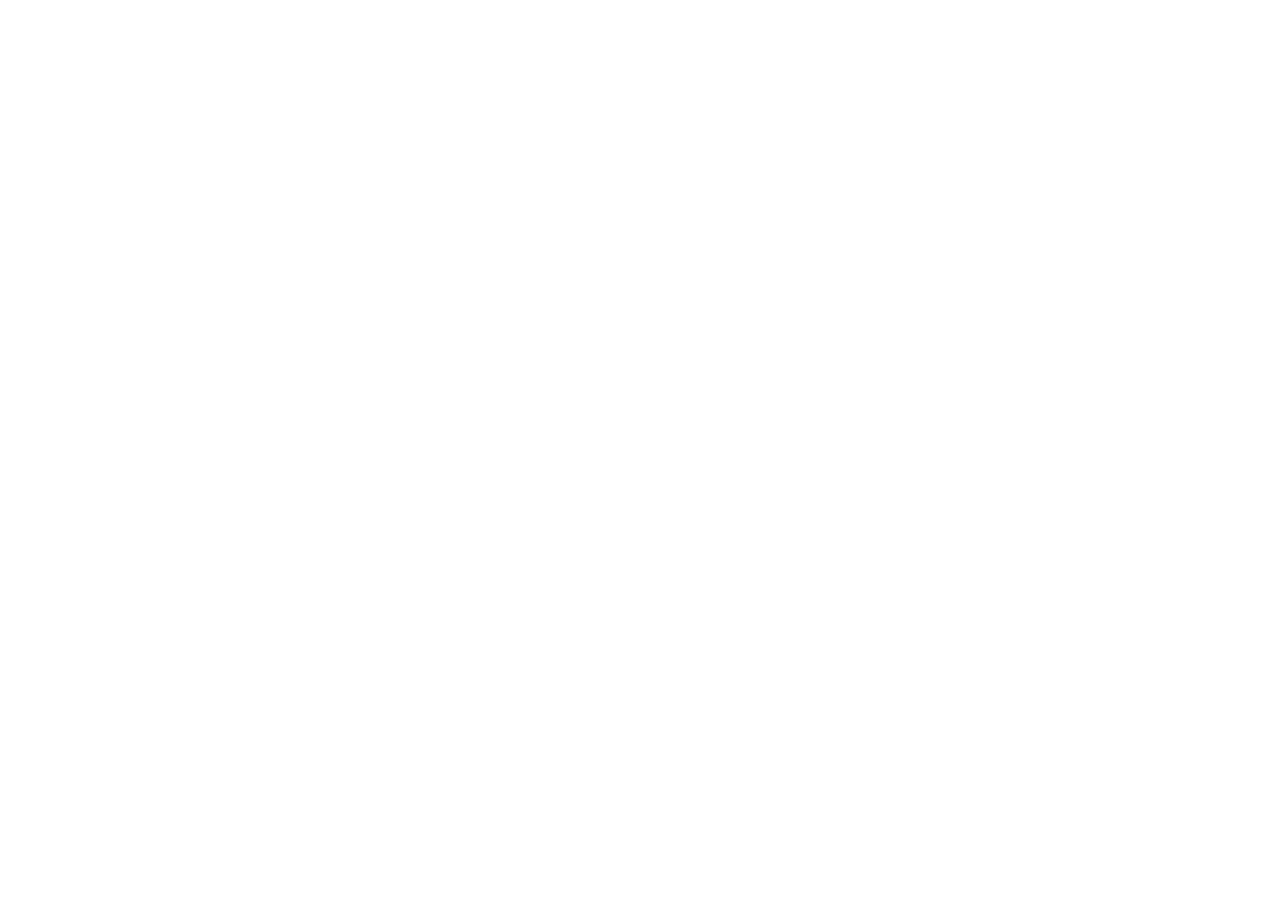
==== html.html @ 1b2ee4de "initial commit" ====
<!DOCTYPE html>
<html lang="en">
<head>
    <meta charset="UTF-8">
    <meta http-equiv="X-UA-Compatible" content="IE=edge">
    <meta name="viewport" content="width=device-width, initial-scale=1.0">
    <title>Document</title>
</head>
<body>
    
</body>
</html>
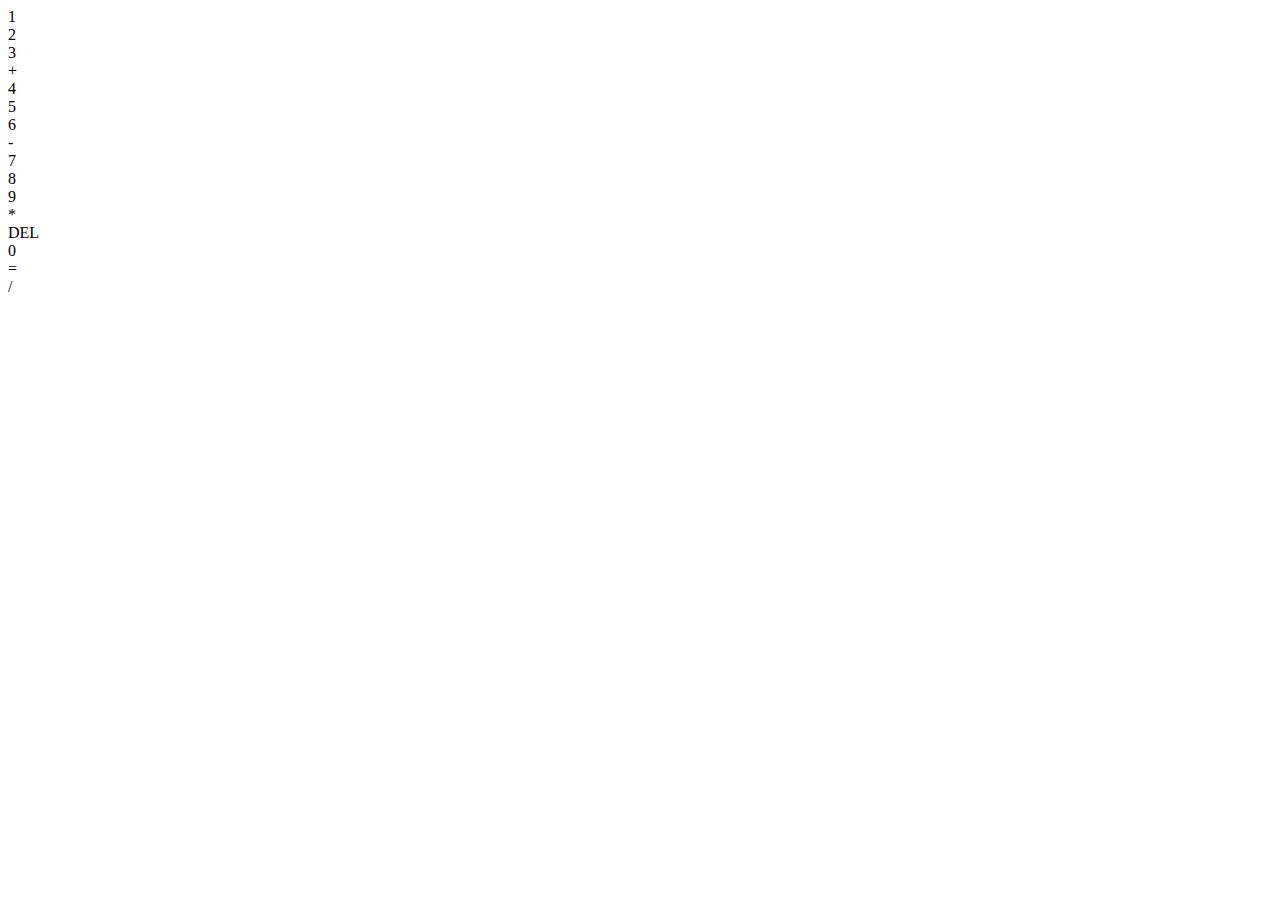
==== commit f8e245f8: "basic calculator html" ====
--- a/html.html
+++ b/html.html
@@ -1,12 +1,32 @@
 <!DOCTYPE html>
 <html lang="en">
-<head>
-    <meta charset="UTF-8">
-    <meta http-equiv="X-UA-Compatible" content="IE=edge">
-    <meta name="viewport" content="width=device-width, initial-scale=1.0">
+  <head>
+    <meta charset="UTF-8" />
+    <meta http-equiv="X-UA-Compatible" content="IE=edge" />
+    <meta name="viewport" content="width=device-width, initial-scale=1.0" />
     <title>Document</title>
-</head>
-<body>
-    
-</body>
-</html>+    <link rel="stylesheet" href="/css.css" />
+  </head>
+  <body>
+    <div class="calculator">
+      <div class="screen"></div>
+      <div class="button">1</div>
+      <div class="button">2</div>
+      <div class="button">3</div>
+      <div class="button">+</div>
+      <div class="button">4</div>
+      <div class="button">5</div>
+      <div class="button">6</div>
+      <div class="button">-</div>
+      <div class="button">7</div>
+      <div class="button">8</div>
+      <div class="button">9</div>
+      <div class="button">*</div>
+      <div class="button">DEL</div>
+      <div class="button">0</div>
+      <div class="button">=</div>
+      <div class="button">/</div>
+    </div>
+    <script src="/js.js"></script>
+  </body>
+</html>
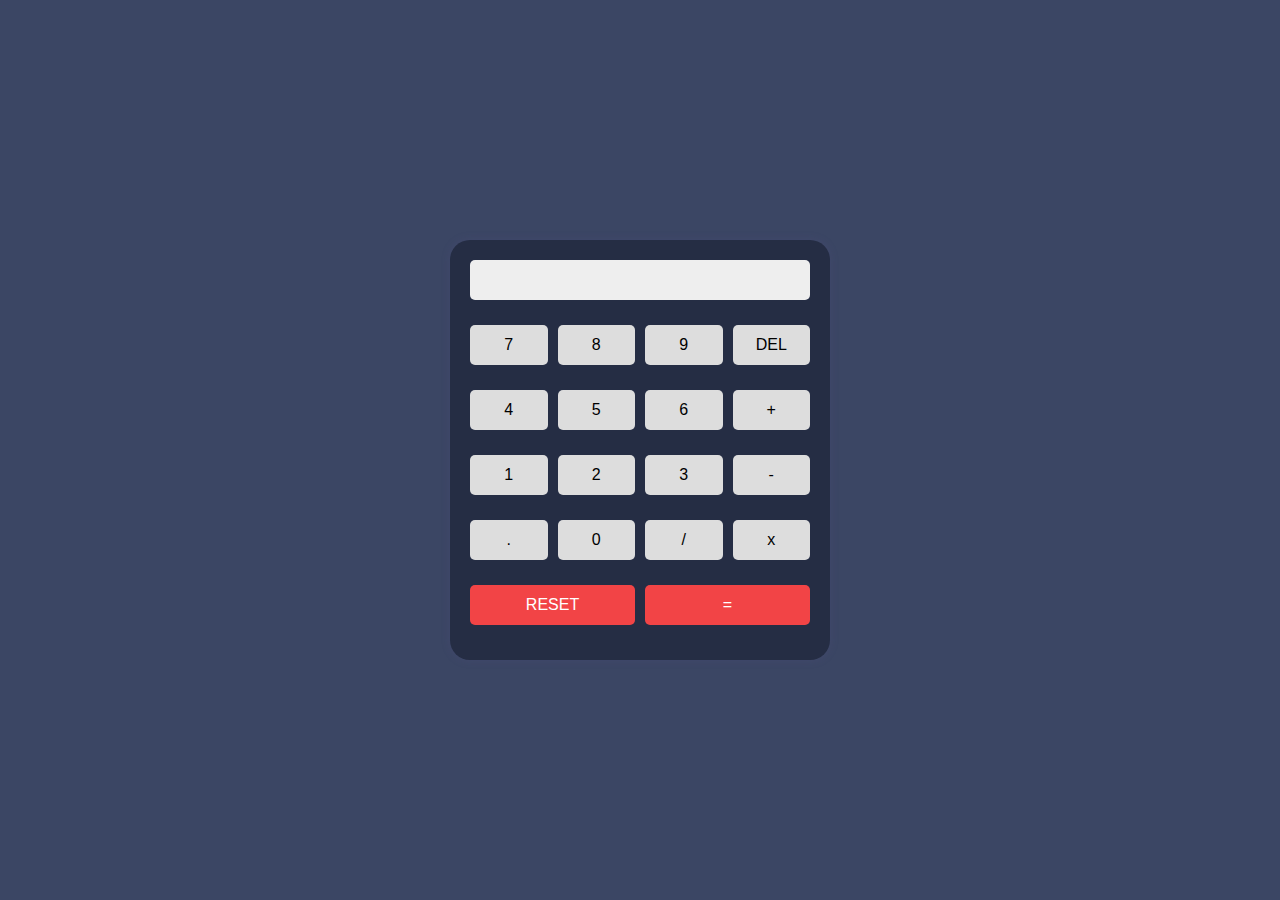
==== commit 0e11108c: "added basic calculator buttons and styles" ====
--- a/html.html
+++ b/html.html
@@ -10,22 +10,24 @@
   <body>
     <div class="calculator">
       <div class="screen"></div>
+      <div class="button">7</div>
+      <div class="button">8</div>
+      <div class="button">9</div>
+      <div class="button">DEL</div>
+      <div class="button">4</div>
+      <div class="button">5</div>
+      <div class="button">6</div>
+      <div class="button">+</div>
       <div class="button">1</div>
       <div class="button">2</div>
       <div class="button">3</div>
-      <div class="button">+</div>
-      <div class="button">4</div>
-      <div class="button">5</div>
-      <div class="button">6</div>
       <div class="button">-</div>
-      <div class="button">7</div>
-      <div class="button">8</div>
-      <div class="button">9</div>
-      <div class="button">*</div>
-      <div class="button">DEL</div>
+      <div class="button">.</div>
       <div class="button">0</div>
-      <div class="button">=</div>
       <div class="button">/</div>
+      <div class="button">x</div>
+      <div class="buttonbig">RESET</div>
+      <div class="buttonbig">=</div>
     </div>
     <script src="/js.js"></script>
   </body>
--- a/css.css
+++ b/css.css
@@ -0,0 +1,58 @@
+body {
+  display: flex;
+  justify-content: center;
+  align-items: center;
+  height: 100vh;
+  margin: 0;
+  font-family: Arial, Helvetica, sans-serif;
+  background-color: rgba(59, 70, 100);
+}
+
+.calculator {
+  height: 380px;
+  display: grid;
+  grid-template-columns: repeat(4, 1fr);
+  gap: 10px;
+  width: 340px;
+  padding: 20px;
+  border-radius: 20px;
+  box-shadow: 0px 0px 10px 0px rgba(94, 85, 145, 0.2);
+  background-color: rgba(37, 45, 68);
+}
+
+.screen {
+  grid-column: span 4;
+  height: 40px;
+  display: flex;
+  justify-content: flex-end;
+  align-items: center;
+  padding: 0 10px;
+  background-color: #eee;
+  border-radius: 5px;
+}
+
+.button {
+  height: 40px;
+  display: flex;
+  justify-content: center;
+  align-items: center;
+  background-color: #ddd;
+  border-radius: 5px;
+  cursor: pointer;
+}
+
+.buttonbig {
+  grid-column: span 2;
+  height: 40px;
+  display: flex;
+  justify-content: center;
+  align-items: center;
+  color: white;
+  background-color: #ff4646f0;
+  border-radius: 5px;
+  cursor: pointer;
+}
+
+.button:hover {
+  background-color: #ccc;
+}
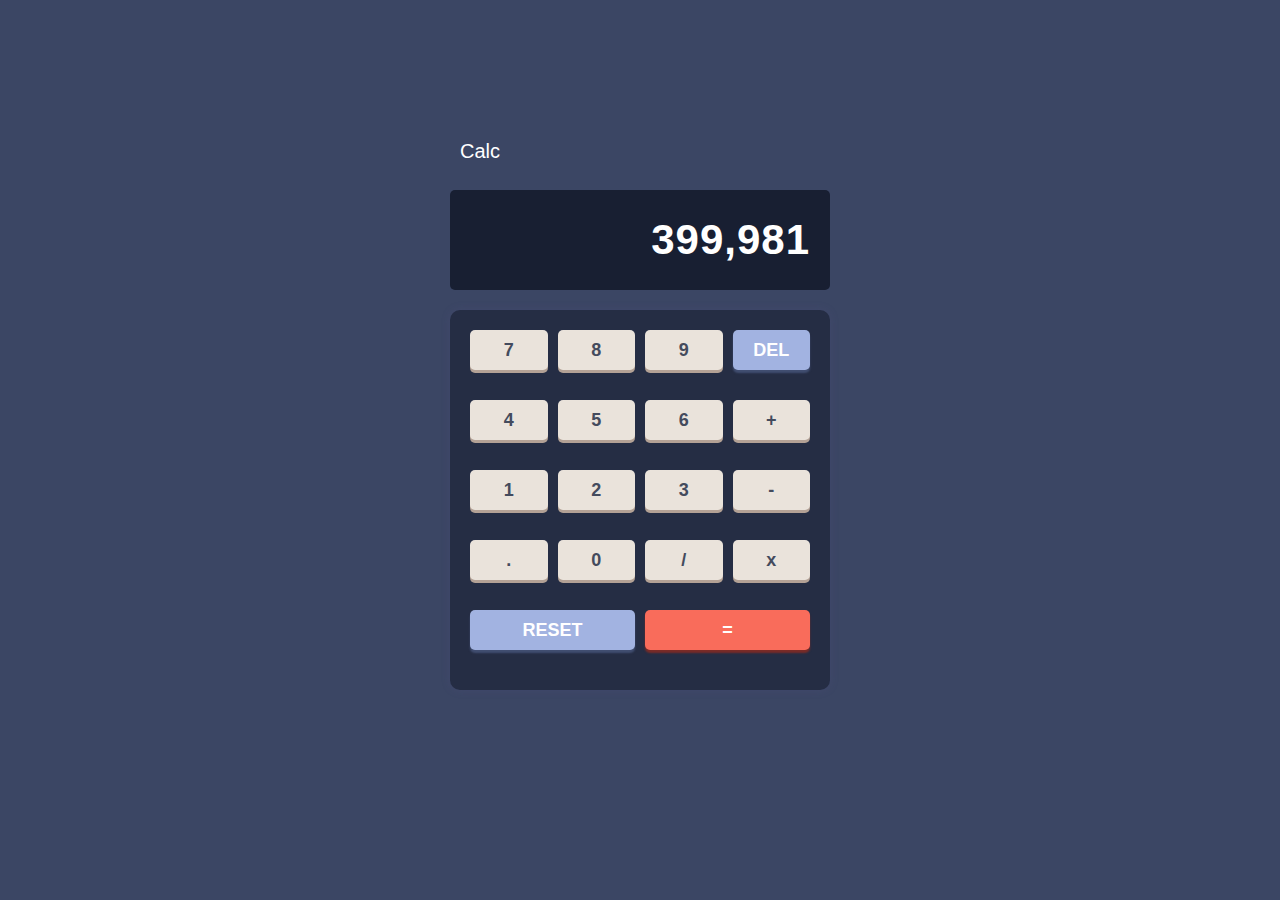
==== commit 618834fb: "Made several modifications and adapted the design to closely align with the challenge's aesthetic gu" ====
--- a/html.html
+++ b/html.html
@@ -8,26 +8,31 @@
     <link rel="stylesheet" href="/css.css" />
   </head>
   <body>
-    <div class="calculator">
-      <div class="screen"></div>
-      <div class="button">7</div>
-      <div class="button">8</div>
-      <div class="button">9</div>
-      <div class="button">DEL</div>
-      <div class="button">4</div>
-      <div class="button">5</div>
-      <div class="button">6</div>
-      <div class="button">+</div>
-      <div class="button">1</div>
-      <div class="button">2</div>
-      <div class="button">3</div>
-      <div class="button">-</div>
-      <div class="button">.</div>
-      <div class="button">0</div>
-      <div class="button">/</div>
-      <div class="button">x</div>
-      <div class="buttonbig">RESET</div>
-      <div class="buttonbig">=</div>
+    <div class="calc">
+      <div class="title">Calc</div>
+      <div class="screen">
+        <div class="output">399,981</div>
+      </div>
+      <div class="calculator">
+        <div class="button">7</div>
+        <div class="button">8</div>
+        <div class="button">9</div>
+        <div class="button1">DEL</div>
+        <div class="button">4</div>
+        <div class="button">5</div>
+        <div class="button">6</div>
+        <div class="button">+</div>
+        <div class="button">1</div>
+        <div class="button">2</div>
+        <div class="button">3</div>
+        <div class="button">-</div>
+        <div class="button">.</div>
+        <div class="button">0</div>
+        <div class="button">/</div>
+        <div class="button">x</div>
+        <div class="buttonbig">RESET</div>
+        <div class="buttonbig2">=</div>
+      </div>
     </div>
     <script src="/js.js"></script>
   </body>
--- a/css.css
+++ b/css.css
@@ -1,3 +1,12 @@
+:root {
+  --buttoncolor: rgb(162, 179, 225);
+  --bodycolor: rgba(59, 70, 100);
+  --calccolor: rgba(37, 45, 68);
+  --white: rgba(255, 255, 255);
+  --keyboardcolor: rgb(68, 75, 93);
+  --screenblack: rgba(24, 31, 50);
+}
+
 body {
   display: flex;
   justify-content: center;
@@ -5,29 +14,56 @@
   height: 100vh;
   margin: 0;
   font-family: Arial, Helvetica, sans-serif;
-  background-color: rgba(59, 70, 100);
+  background-color: var(--bodycolor);
 }
 
 .calculator {
-  height: 380px;
+  height: 340px;
+  font-weight: 900;
+  font-size: large;
+  color: var(--keyboardcolor);
   display: grid;
   grid-template-columns: repeat(4, 1fr);
   gap: 10px;
   width: 340px;
   padding: 20px;
-  border-radius: 20px;
+  border-radius: 10px;
   box-shadow: 0px 0px 10px 0px rgba(94, 85, 145, 0.2);
-  background-color: rgba(37, 45, 68);
+  background-color: var(--calccolor);
+}
+
+.title {
+  margin-top: -70px;
+  margin-left: -320px;
+  font-size: 20px;
+  position: absolute;
+  color: var(--white);
+}
+
+.output {
+  color: var(--white);
+  font-size: 42px;
+  font-weight: 600;
+  letter-spacing: 1px;
+  flex-grow: 1;
+  text-align: right;
+  margin-right: 20px;
+}
+
+.calc {
+  display: flex;
+  flex-direction: column;
+  align-items: center;
+  gap: 40px;
 }
 
 .screen {
-  grid-column: span 4;
-  height: 40px;
+  width: 100%;
+  height: 100px;
   display: flex;
-  justify-content: flex-end;
   align-items: center;
-  padding: 0 10px;
-  background-color: #eee;
+  margin: -20px;
+  background-color: var(--screenblack);
   border-radius: 5px;
 }
 
@@ -36,9 +72,22 @@
   display: flex;
   justify-content: center;
   align-items: center;
-  background-color: #ddd;
+  background-color: rgb(234, 227, 219);
   border-radius: 5px;
   cursor: pointer;
+  box-shadow: 0px 3px 0px rgba(179, 161, 149);
+}
+
+.button1 {
+  height: 40px;
+  color: var(--white);
+  display: flex;
+  justify-content: center;
+  align-items: center;
+  background-color: var(--buttoncolor);
+  border-radius: 5px;
+  cursor: pointer;
+  box-shadow: 0px 3px 2px rgba(65, 78, 113);
 }
 
 .buttonbig {
@@ -48,11 +97,28 @@
   justify-content: center;
   align-items: center;
   color: white;
-  background-color: #ff4646f0;
+  background-color: var(--buttoncolor);
   border-radius: 5px;
   cursor: pointer;
+  box-shadow: 0px 3px 2px rgba(65, 78, 113);
 }
 
-.button:hover {
+.buttonbig2 {
+  grid-column: span 2;
+  height: 40px;
+  display: flex;
+  justify-content: center;
+  align-items: center;
+  color: white;
+  background-color: var(--buttoncolor);
+  border-radius: 5px;
+  cursor: pointer;
+  background-color: rgb(249, 108, 91);
+  box-shadow: 0px 3px 2px rgba(122, 43, 39);
+}
+
+.button:hover,
+.button1:hover,
+.buttonbig:hover {
   background-color: #ccc;
 }
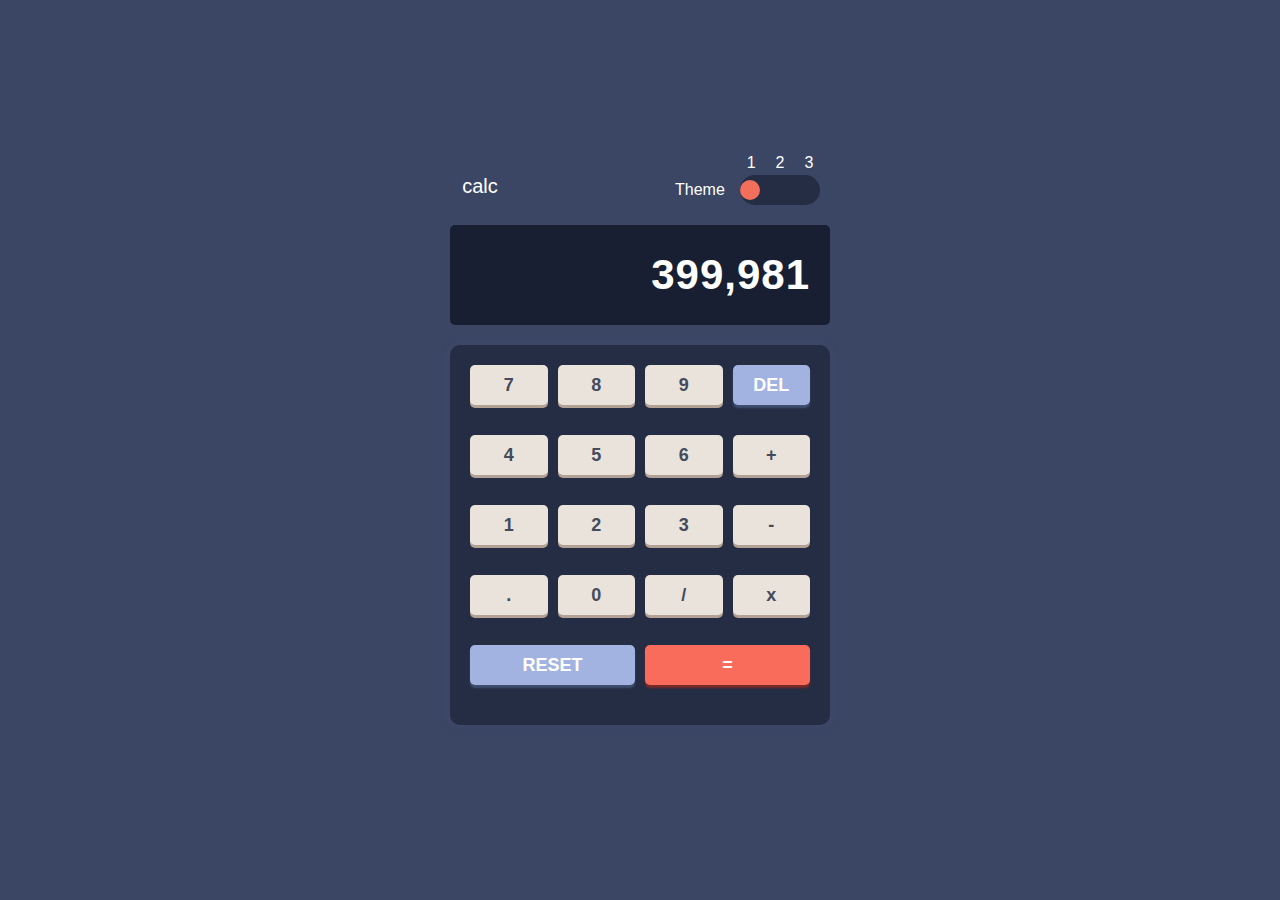
==== commit 2a31a071: "Done styling and implementing a theme switcher, TO DO:design responsive and creating the calculator'" ====
--- a/html.html
+++ b/html.html
@@ -9,7 +9,16 @@
   </head>
   <body>
     <div class="calc">
-      <div class="title">Calc</div>
+        <div class="toggle">
+          <div class="numbers">
+            <p>1</p>
+            <p>2</p>
+            <p>3</p>
+          </div>
+          <div class="Inside">Theme</div>
+          <label for="button" id="label"></label>
+        </div>
+      <div class="title">calc</div>
       <div class="screen">
         <div class="output">399,981</div>
       </div>
--- a/css.css
+++ b/css.css
@@ -1,11 +1,14 @@
 :root {
-  --buttoncolor: rgb(162, 179, 225);
-  --bodycolor: rgba(59, 70, 100);
-  --calccolor: rgba(37, 45, 68);
-  --white: rgba(255, 255, 255);
-  --keyboardcolor: rgb(68, 75, 93);
-  --screenblack: rgba(24, 31, 50);
-}
+    --buttoncolor: rgb(162, 179, 225);
+    --bodycolor: rgba(59, 70, 100);
+    --calccolor: rgba(37, 45, 68);
+    --white: rgba(255, 255, 255);
+    --keyboardcolor: rgb(68, 75, 93);
+    --screenblack: rgba(24, 31, 50);
+    --togglebackground: rgb(37, 45, 68);
+    --togglebuttoncolor: rgb(242, 111, 91);
+    --bodycolororanges: rgb(249, 108, 91)
+  }  
 
 body {
   display: flex;
@@ -33,11 +36,43 @@
 }
 
 .title {
-  margin-top: -70px;
   margin-left: -320px;
   font-size: 20px;
   position: absolute;
   color: var(--white);
+}
+
+.toggle {
+  width: 70px;
+  height: 20px;
+  background-color: var(--togglebackground);
+  border-radius: 25px;
+  margin-left: 280px;
+  position: relative;
+  display: flex;
+  justify-content: space-between;
+  align-items: center;
+  padding: 5px;
+}
+
+#label {
+  content: "";
+  height: 20px;
+  width: 20px;
+  border-radius: 50%;
+  background-color: var(--togglebuttoncolor);
+  position: absolute;
+  transition: all 0.3s ease-in-out;
+  left: 0;
+}
+
+.numbers {
+  color: var(--white);
+  display: flex;
+  justify-content: space-between;
+  margin: 20px auto;
+  gap: 20px;
+  margin-top: -35px;
 }
 
 .output {
@@ -50,10 +85,18 @@
   margin-right: 20px;
 }
 
+.Inside {
+  margin-left: -70px;
+  color: var(--white);
+  display: flex;
+  position: absolute;
+}
+
 .calc {
   display: flex;
   flex-direction: column;
   align-items: center;
+  position: absolute;
   gap: 40px;
 }
 
@@ -70,6 +113,7 @@
 .button {
   height: 40px;
   display: flex;
+  transition: all 0.3 ease-in-out;
   justify-content: center;
   align-items: center;
   background-color: rgb(234, 227, 219);
@@ -110,10 +154,9 @@
   justify-content: center;
   align-items: center;
   color: white;
-  background-color: var(--buttoncolor);
   border-radius: 5px;
   cursor: pointer;
-  background-color: rgb(249, 108, 91);
+  background-color: var(--bodycolororanges);
   box-shadow: 0px 3px 2px rgba(122, 43, 39);
 }
 
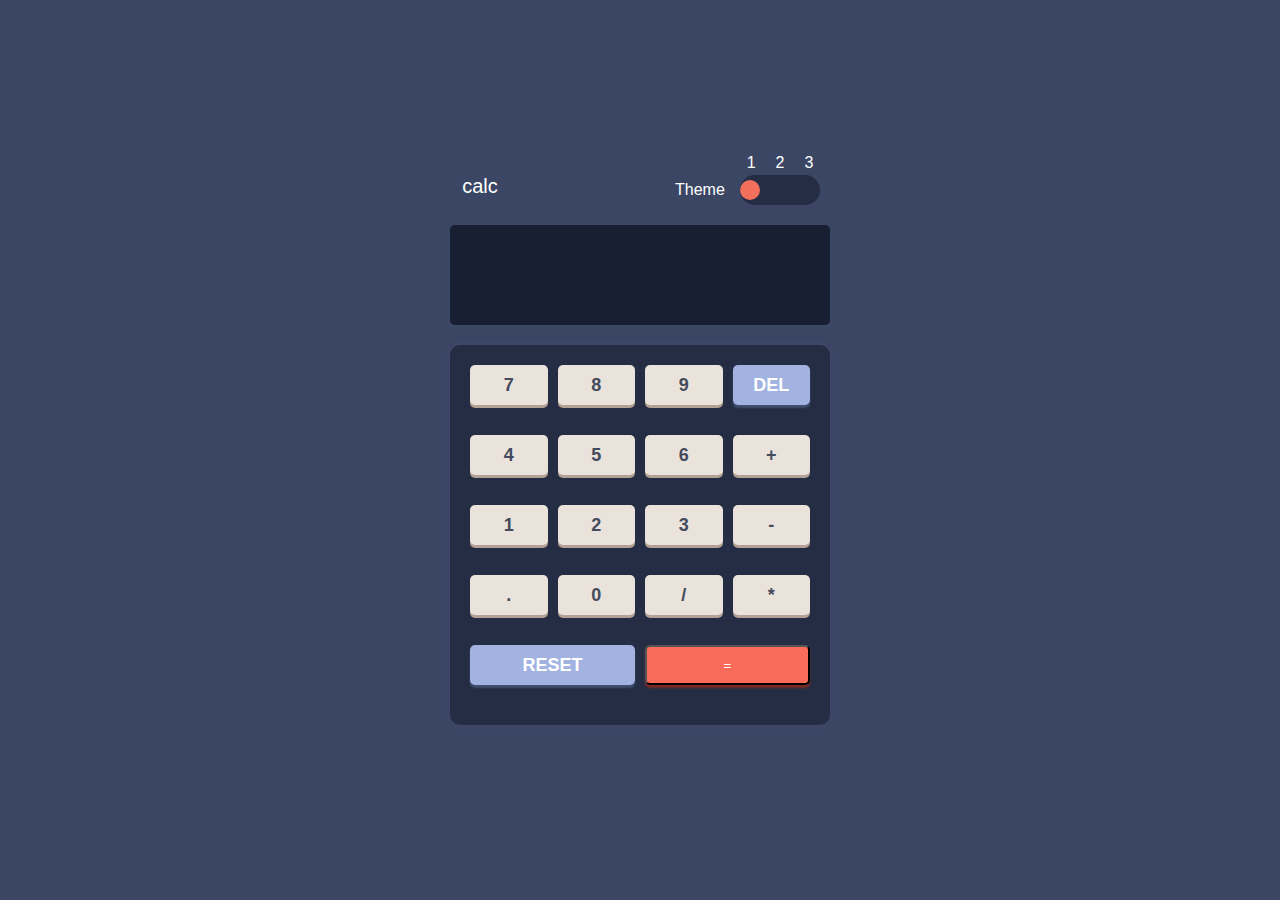
==== commit 89217d3d: "Main Function, logic Done, fixed bugs. Adding few more details soon!" ====
--- a/html.html
+++ b/html.html
@@ -20,27 +20,27 @@
         </div>
       <div class="title">calc</div>
       <div class="screen">
-        <div class="output">399,981</div>
+        <div class="output"></div>
       </div>
       <div class="calculator">
         <div class="button">7</div>
         <div class="button">8</div>
         <div class="button">9</div>
-        <div class="button1">DEL</div>
+        <div class="button1" id="deleteButton">DEL</div>
         <div class="button">4</div>
         <div class="button">5</div>
         <div class="button">6</div>
-        <div class="button">+</div>
+        <div class="button operator">+</div>
         <div class="button">1</div>
         <div class="button">2</div>
         <div class="button">3</div>
-        <div class="button">-</div>
+        <div class="button operator">-</div>
         <div class="button">.</div>
         <div class="button">0</div>
-        <div class="button">/</div>
-        <div class="button">x</div>
+        <div class="button operator">/</div>
+        <div class="button operator">*</div>
         <div class="buttonbig">RESET</div>
-        <div class="buttonbig2">=</div>
+        <button class="buttonbig2">=</button>
       </div>
     </div>
     <script src="/js.js"></script>
--- a/css.css
+++ b/css.css
@@ -165,3 +165,49 @@
 .buttonbig:hover {
   background-color: #ccc;
 }
+
+@media screen and (max-width: 380px){
+  .calculator {
+    width: 80%;
+  }
+
+  .screen {
+    width: 85%;
+  }
+
+  .title {
+    margin-right: -50px;
+  }
+
+  .toggle {
+    margin-right: 30px;
+  }
+}
+
+@media screen and (max-width: 300px){
+  .calculator {
+    width: 60%;
+    margin-left: 20px;
+  }
+
+  .title {
+    margin-right: -80px;
+  }
+
+  .screen{
+    width: 66%;
+  }
+
+  .Inside {
+    margin-right: -20px;
+  }
+  .toggle {
+    margin-right: 80px;
+  }
+}
+
+@media screen and (max-width: 250px){
+  .calculator {
+    margin: 0 auto;
+  }
+}